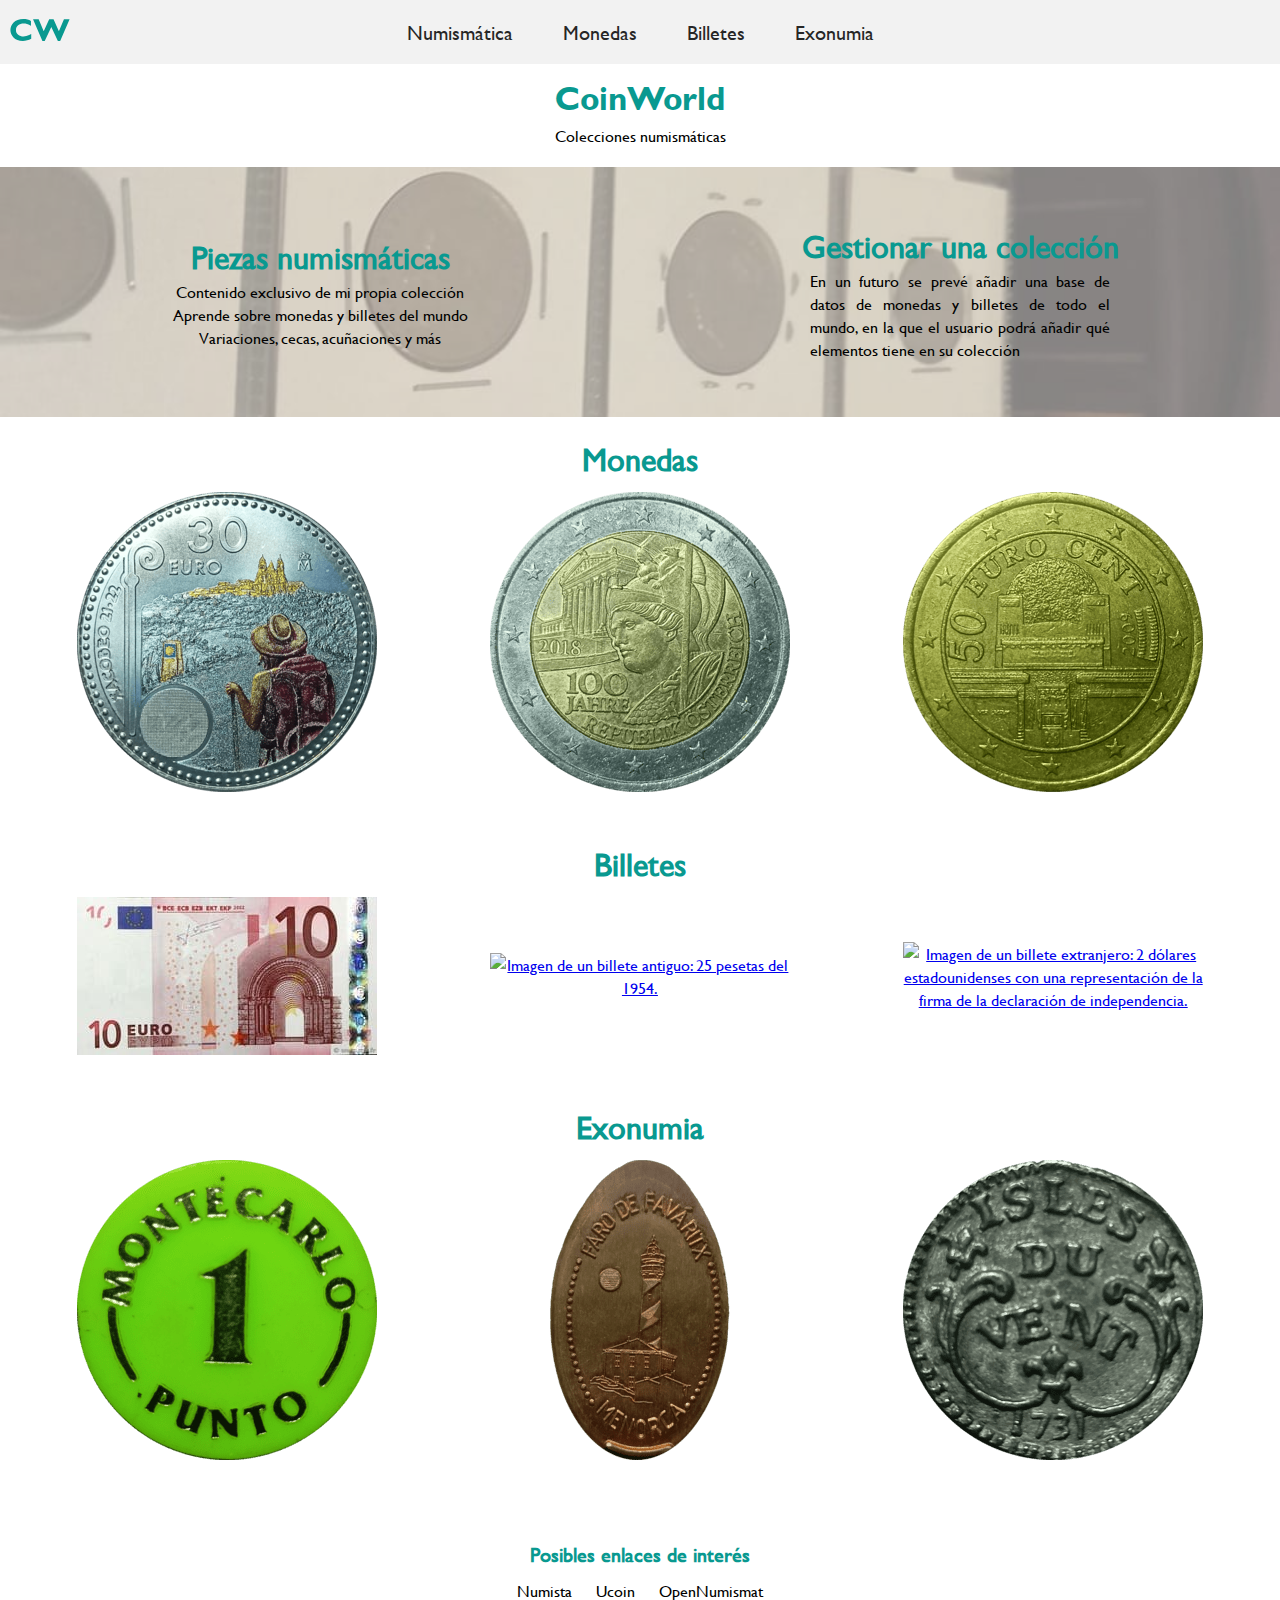
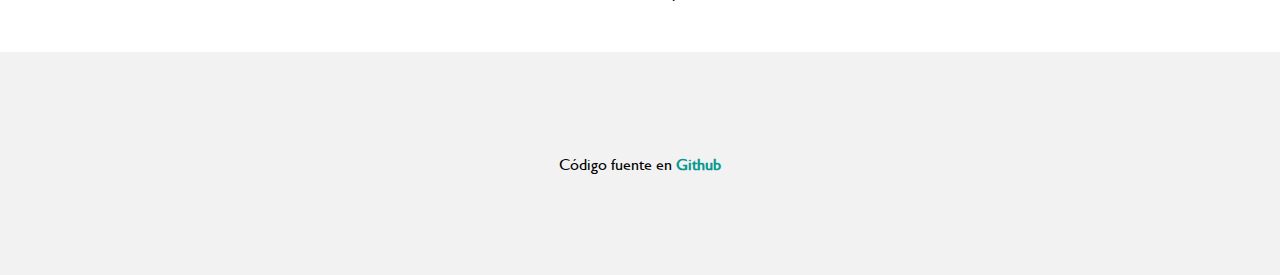
==== index.html @ 9095ba9f "comprimir imagenes y empezar html de monedas" ====
<!DOCTYPE html>
<html lang="es">
<head>
  <meta charset="UTF-8">
  <meta name="viewport" content="width=device-width, initial-scale=1.0">
  <title>CoinWorld</title>
  <link rel="stylesheet" href="css/global.css">
  <link rel="stylesheet" href="css/index.css">
  <link rel="icon" href="media/svg/CWLogo.svg">
</head>
<body>
  <header>
    <!--Header: barra de navegación, logo-->
    <nav>
      <!--Logo-->
      <a href="index.html"><img src="media/svg/CWLetters.svg" alt="Logotipo de CoinWorld" id="Logo"/></a>
      <!--Sustituto de un botón, ya que no se ha explicado javascript lo haré puramente con CSS-->
      <!--Al ser marcada la checkbox (pulsando la imagen del menú) se muestran los enlaces de abajo-->
      <input type="checkbox" id="menu"/>
      <label for="menu"><img src="media/svg/Menu.svg" alt="Menú desplegable"/></label>
      <!--Enlaces de navegación-->
      <a href="numismatica.html" class="link">Numismática</a>
      <a href="monedas.html" class="link">Monedas</a>
      <a href="billetes.html" class="link">Billetes</a>
      <a href="exonumia.html" class="link">Exonumia</a>
    </nav>
  </header>
  <!--Contenido: página de inicio, explicación-->
  <main>
    <!--Título de la web-->
    <section id="titulo">
      <h1>CoinWorld</h1>
      <p>Colecciones numismáticas</p>
    </section>
    <!--Información de la web, dividido en dos bloques con texto-->
    <section id="info">
      <div>
        <h1>Piezas numismáticas</h1>
        <p>Contenido exclusivo de mi propia colección</p>
        <p>Aprende sobre monedas y billetes del mundo</p>
        <p>Variaciones, cecas, acuñaciones y más</p>
      </div>
      <div>
        <h1>Gestionar una colección</h1>
        <p>En un futuro se prevé añadir una base de datos de monedas y billetes de todo el mundo, en la que el usuario podrá añadir qué elementos tiene en su colección</p>
      </div>
    </section>
    <!--Sección de monedas-->
    <section class="numis">
      <h1>Monedas</h1>
      <a href="monedas.html#colección">
        <img src="media/img/monedas/ES_UC350.png" alt="Imagen de una moneda de plata de colección: 30 Euros conmemorando el santo año Xacobeo.">
        <span>Monedas de colección</span>
      </a>
      <a href="monedas.html#conmemorativas">
        <img src="media/img/monedas/AT_KM3275.png" alt="Imagen de una moneda conmemorativa: 2 Euros conmemorando el centenario de la república austriaca.">
        <span>Monedas conmemorativas</span>
      </a>
      <a href="monedas.html#circulantes">
        <img src="media/img/monedas/AT_KM3141.png" alt="Imagen de una moneda circulante: 50 céntimos de euro de Austria.">
        <span>Monedas circulantes</span>
      </a>
    </section>
    <!--Sección  de billetes-->
    <section class="numis">
      <h1>Billetes</h1>
      <a href="billetes.html#euro">
        <img src="media/img/billetes/EUR_10.jpg" alt="Imagen de un billete de 10 euros del 2002.">
        <span>Billetes de euro</span>
      </a>
      <a href="billetes.html#antiguos">
        <img src="media/img/billetes/ES_P147.png" alt="Imagen de un billete antiguo: 25 pesetas del 1954.">
        <span>Billetes antiguos</span>
      </a>
      <a href="billetes.html#extranjeros">
        <img src="media/img/billetes/US_2.png" alt="Imagen de un billete extranjero: 2 dólares estadounidenses con una representación de la firma de la declaración de independencia.">
        <span>Billetes extranjeros</span>
      </a>
    </section>
    <!--Sección de exonumia-->
    <section class="numis">
      <h1>Exonumia</h1>
      <a href="exonumia.html#tokens">
        <img src="media/img/exonumia/token.png" alt="Imagen de una ficha utilizada en las ferias como tokens.">
        <span>Tokens</span>
      </a>
      <a href="exonumia.html#recuerdos">
        <img src="media/img/exonumia/recuerdo.png" alt="Imagen de un recuerdo coleccionable: una moneda elongada del Faro de Faváritx, en Menorca.">
        <span>Recuerdos</span>
      </a>
      <a href="exonumia.html#réplicas">
        <img src="media/img/exonumia/replica.png" alt="Imagen de una moneda francesa, réplica de una moneda del 1731 procedente de las Isles du Vent.">
        <span>Réplicas</span>
      </a>
    </section>
  </main>
  <!--Páginas y programas que he utilizado alguna vez para guardar mi colección-->
  <aside>
    <h1>Posibles enlaces de interés</h1>
    <div>
      <a href="https://es.numista.com/">Numista</a>
      <a href="https://es.ucoin.net/">Ucoin</a>
      <a href="http://opennumismat.github.io/">OpenNumismat</a>
    </div>
  </aside>
  <!--Footer: enlace a github-->
  <footer>
    <p>Código fuente en <a href="https://github.com/AlexSilvaFBMOLL/B2_Practica2">Github</a></p>
  </footer>
</body>
</html>
---- css/global.css ----
/* En este archivo se encuentran estilos aplicados globalmente a todas las páginas del proyecto, así como variables globales, media querys aplicadas a todo el proyecto y los estilos referentes a la barra de navegación y al footer de las páginas */

/* Fuentes personalizadas */
@font-face {
  font-family: 'Gill Sans';
  src: url(../media/font/Gill-Sans.ttf);
}
@font-face {
  font-family: 'Gill Sans Bold';
  src: url(../media/font/Gill-Sans-Bold.ttf);
}
/* Archivos ttf con fuentes Gill Sans, ya que muchos dispositivos no tienen esta fuente */

/* Estilos diferentes para modo claro y modo oscuro */
@media (prefers-color-scheme: dark) {/* Modo oscuro */
  :root{/* Variables globales */
    --body-background: #333;/* Color de fondo del body */
    --nav-background: #262626;/* Color de fondo del navbar */
    --nav-link: white;/* Texto de los enlaces del navbar */
    --text-color: #f2f2f2;/* Texto principal de las páginas */
    --text-color-secondary: #ccc;/* Color de texto secundario */
    --background-filter: #33333380;/* Filtro de color para imágenes */
  }
  #Logo {/* Cambiar al logo de modo oscuro */
    content: url("../media/svg/CWLettersDark.svg");
  }
  img[src="media/svg/Menu.svg"] {/* Cambiar al menú de modo oscuro */
    content: url("../media/svg/MenuDark.svg");
  }
}
/* Modo claro */
@media (prefers-color-scheme: light) {
  :root{/* Variables globales */
    --body-background: white;
    --nav-background: #f2f2f2;
    --nav-link: #262626;
    --text-color: #099990;
    --background-filter: #ffffff80;
  }
}
/* Mediante la media query de prefers-color-scheme se puede cambiar la apariencia de la página en función de el modo que tenga el usuario configurado en su dispositivo. Además desde la pestaña de inspeccionar de un navegador se puede visualizar la página en cualquiera de sus modos. */

/* Estilos globales */
* {/* Fuente, padding y margen por defecto */
  font-family: 'Gill Sans';
  padding: 0;
  margin: 0;
}
body {/* Color de fondo del cuerpo de la página */
  background-color: var(--body-background);
}
/* Para no tener que poner estas líneas en cada CSS las pongo aquí */

/* Barra de navegación */
header nav {/* Navbar */
  min-height: 64px;
  display: flex;
  flex-direction: row;
  flex-wrap: wrap;/* Solo en móviles */
  justify-content: space-between;/* Solo en móviles */
  background-color: var(--nav-background);
}
header nav a.link {/* Enlaces del Navbar con clase link (todos menos el logotipo) */
  flex-basis: 100%;/* Para que ocupen una línea entera en móviles */
  display: none;
  padding: 10px 10px;
  align-items: center;
  text-decoration: none;
  font-size: 20px;
  color: var(--nav-link);
}
header nav a.link:hover, header nav a.link.active {/* Cursor sobre Links del Navbar */
  background-color: #099990;/* No cambia en función del modo de visualización */
}
#Logo {/* SVG del logo: dimensiones y padding */
  height: 60px;
  padding: 0px 10px;
}
/* El botón desplegable del menú no es un botón, sino una checkbox. Cuando está marcada muestra los enlaces de navegación en una columna, si está desmarcada los oculta */
#menu {/* Ocultar la checkbox del menú */
  display: none;
}
#menu + label {/* Alinear el contenedor de la imagen del menú */
  align-self: center;
}
#menu:checked ~ a.link {/* Mostrar los enlaces al pulsar el menú */
  display: flex;
}
#menu + label > img {/* SVG del menú, la imagen en sí */
  height: 40px;
  padding: 0px 10px;
  cursor: pointer;
}

/* Footer con información sobre el github */
footer {
  background-color: var(--nav-background);
  display: flex;
  flex-direction: column;
  align-items: center;
  color: var(--text-color-secondary);
  padding: 100px;
}
footer a {/* Enlace al github */
  font-weight: bold;
  color: var(--text-color);
  text-decoration: none;
}

/* Media querys de la navbar */
@media (min-width: 1024px) {/* Resolución a partir de netbook (ordenador pequeño) */
  header nav {/* Barra de navegación */
    flex-wrap: nowrap;
    justify-content: center;
  }
  header nav a[href="index.html"] {/* Enlace del logo */
    position: absolute;
    align-self: center;
    left: 0;
  }
  header nav a.link {/* Links del Navbar */
    flex-basis: content;
    display: flex;
    padding: 10px 25px;
  }
  #menu + label > img {/* SVG del menú desplegable */
    display: none;
  }
}
/* En un ordenador se elimina el icono desplegable y se colocan los elementos del menú en una sola fila */
---- css/index.css ----
/* Estilos CSS aplicados únicamente a index.html */

/* Main: contenido principal de la página de inicio */
main h1 {/* Colores de encabezados */
  color: var(--text-color);
}
main p, main img {/* Colores de texto (img para los alt) */
  color: var(--text-color-secondary);
}
#titulo {/* Sección con el título de la web y una breve descripción */
  display: flex;
  flex-direction: column;
  padding: 20px;
  align-items: center;
}
#titulo h1 {
  font-size: 33px;
  font-family: 'Gill Sans Bold';
}
/* Sección de información */
#info {/* Sección con imagen de fondo e información de la web */
  content: "";
  background-image: url(../media/img/fondo/album.jpg);
  background-position: center center;
  background-repeat: no-repeat;
  background-size: cover;
  min-height: 250px;
}
#info div {/* Divisores de los bloques de información */
  display: flex;
  flex-direction: column;
  justify-content: center;
  align-items: center;
  text-align: justify;
  padding: 20px;
  flex-basis: 50%;
  background-color: var(--background-filter);
}
#info div p {/* Limitar el tamaño de los párrafos de la sección de información */
  max-width: 300px;
}
/* Secciones con imágenes de elementos numismáticos */
.numis {/* .numis es la clase que recibe el section con las imágenes */
  display: flex;
  flex-direction: row;
  flex-wrap: wrap;
  padding: 20px 20px 20px 20px;
  text-align: center;/* Para los span y el texto alternativo de las imágenes */
}
.numis h1 {/* Encabezados de las secciones .numis */
  flex-basis: 100%;/* Para que ocupen una línea entera */
}
.numis a {/* Enlaces de .numis */
  display: flex;
  flex-direction: column;
  justify-content: center;
  align-items: center;
  flex-basis: 100%;/* Para que ocupen la línea entera, se cambiará en pantallas de ordenadores */
}
.numis img {/* Imágenes de .numis */
  display: flex;
  align-items: center;
  justify-content: center;
  margin: 10px;
  max-width: 300px;
  max-height: 300px;
}
.numis span {/* Al poner el ratón sobre la imagen o al pulsarla sale este texto */
  position: absolute;
  font-size: 25px;
  display: none;
  color: var(--text-color-secondary);
}
.numis a img:hover {/* Acción de hover sobre la imagen */
  color: var(--body-background);
  filter: opacity(50%);
}
.numis a img:hover ~ span {/* El display del texto al hacer hover */
  display: block;
}

/* Enlaces a páginas y programas del mundo de la numismática */
aside {/* Contenedor de otras páginas */
  display: flex;
  flex-direction: column;
  margin-top: 50px;
  margin-bottom: 50px;
  align-items: center;
}
aside h1 {/* Título de páginas de interés */
  color: var(--text-color);
  margin-bottom: 10px;
  font-size: 20px;
}
aside a {/* Los enlaces de interés */
  margin: 10px;
  color: var(--text-color-secondary);
  text-decoration: none;
}
aside a:hover {/* Los enlaces de interés al pasar el ratón por encima */
  color: var(--text-color);
}
/* Media querys de resolución */
@media (min-width: 795px) {/* Resolución aproximada a partir de tablet. Es un valor ajustado manualmente para que la visualización de los elementos no se distorsione */
  #info {/* Pone en dos columnas el texto del apartado de info */
    display: flex;
    flex-direction: row;
    justify-content: center;
  }
}
@media (min-width: 1024px) {/* Resolución a partir de netbook (ordenador pequeño) */
  .numis a {
    flex-basis: 33.33%;/* Pone las imágenes en filas de 3 elementos en vez de una debajo de la otra */
  }
}
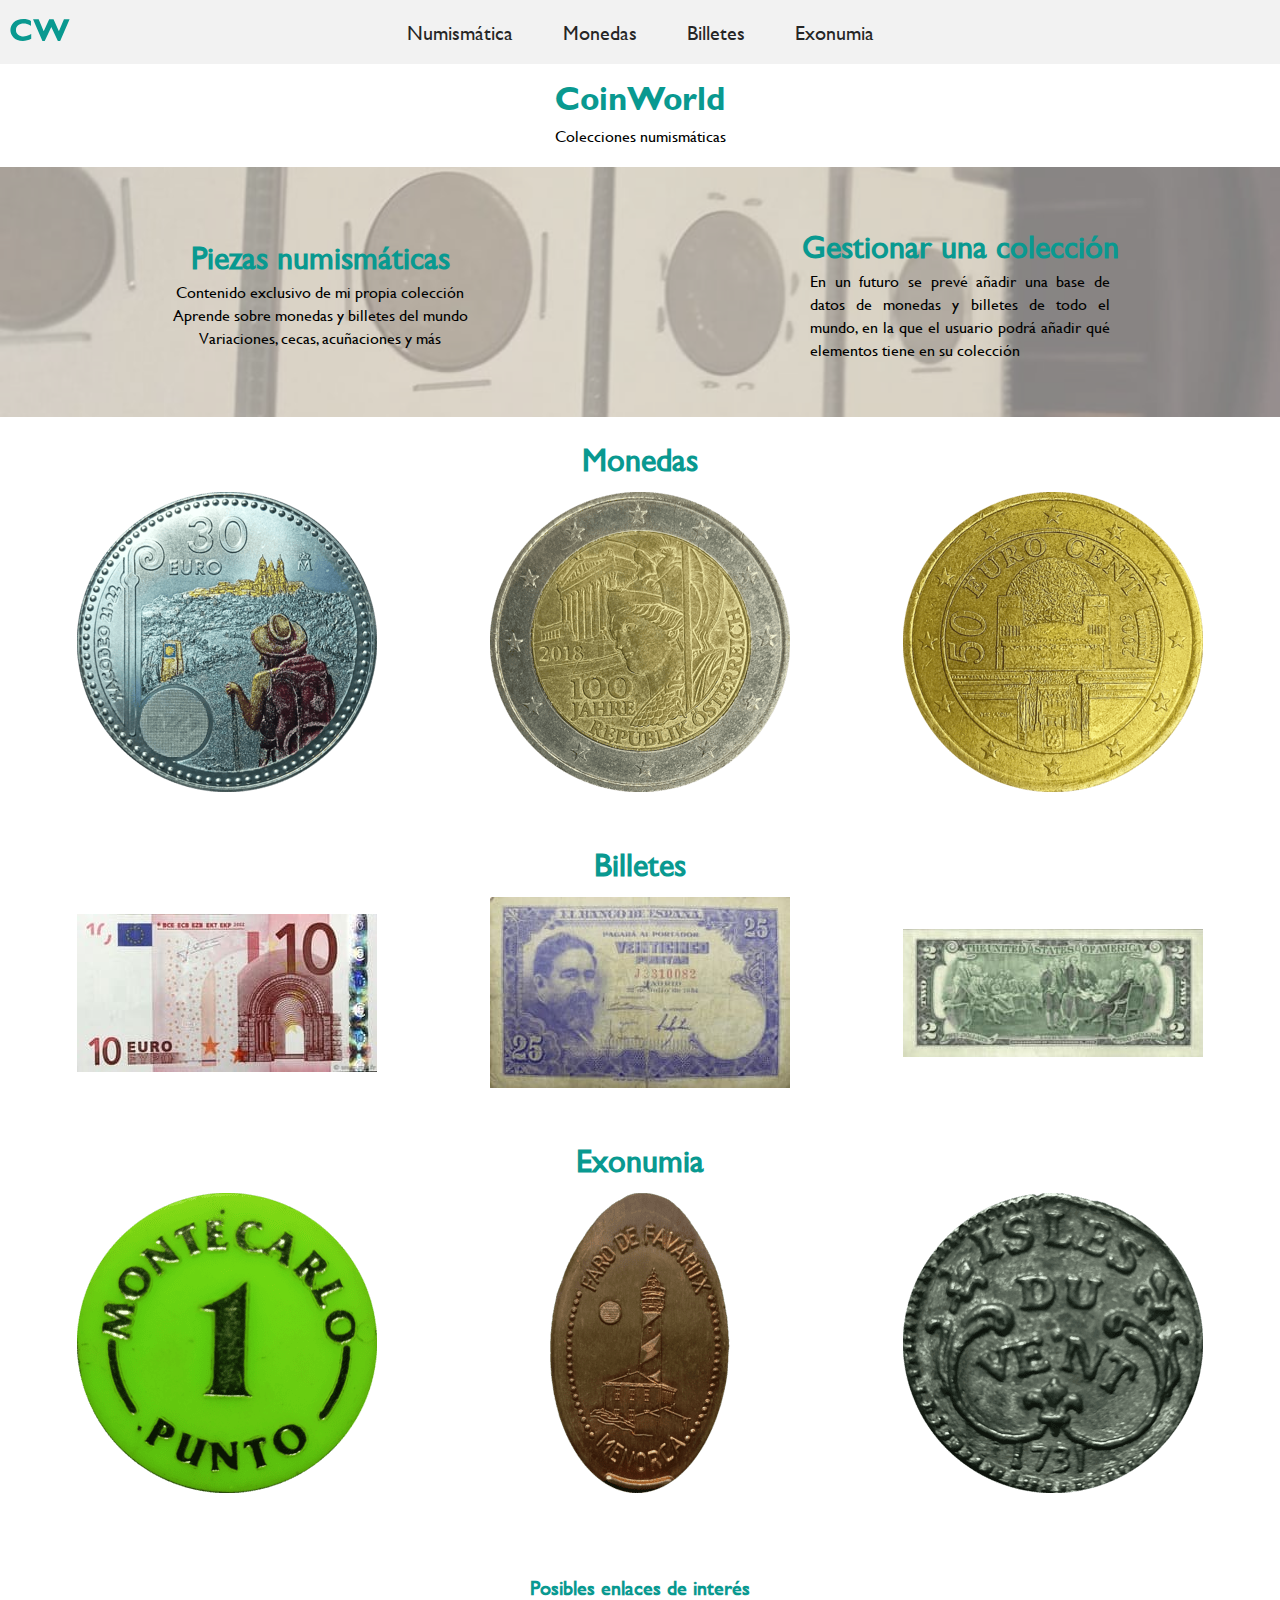
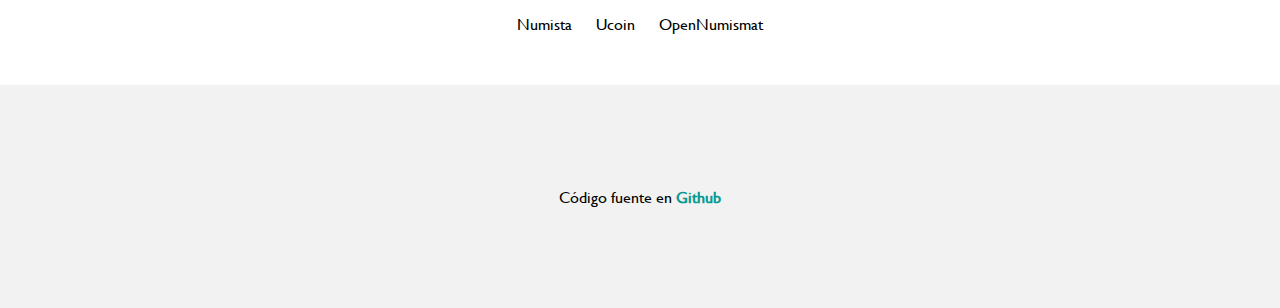
==== commit e7ec9e2b: "Imagenes" ====
--- a/index.html
+++ b/index.html
@@ -69,11 +69,11 @@
         <span>Billetes de euro</span>
       </a>
       <a href="billetes.html#antiguos">
-        <img src="media/img/billetes/ES_P147.png" alt="Imagen de un billete antiguo: 25 pesetas del 1954.">
+        <img src="media/img/billetes/ES_P147.jpg" alt="Imagen de un billete antiguo: 25 pesetas del 1954.">
         <span>Billetes antiguos</span>
       </a>
       <a href="billetes.html#extranjeros">
-        <img src="media/img/billetes/US_2.png" alt="Imagen de un billete extranjero: 2 dólares estadounidenses con una representación de la firma de la declaración de independencia.">
+        <img src="media/img/billetes/US_2.jpg" alt="Imagen de un billete extranjero: 2 dólares estadounidenses con una representación de la firma de la declaración de independencia.">
         <span>Billetes extranjeros</span>
       </a>
     </section>
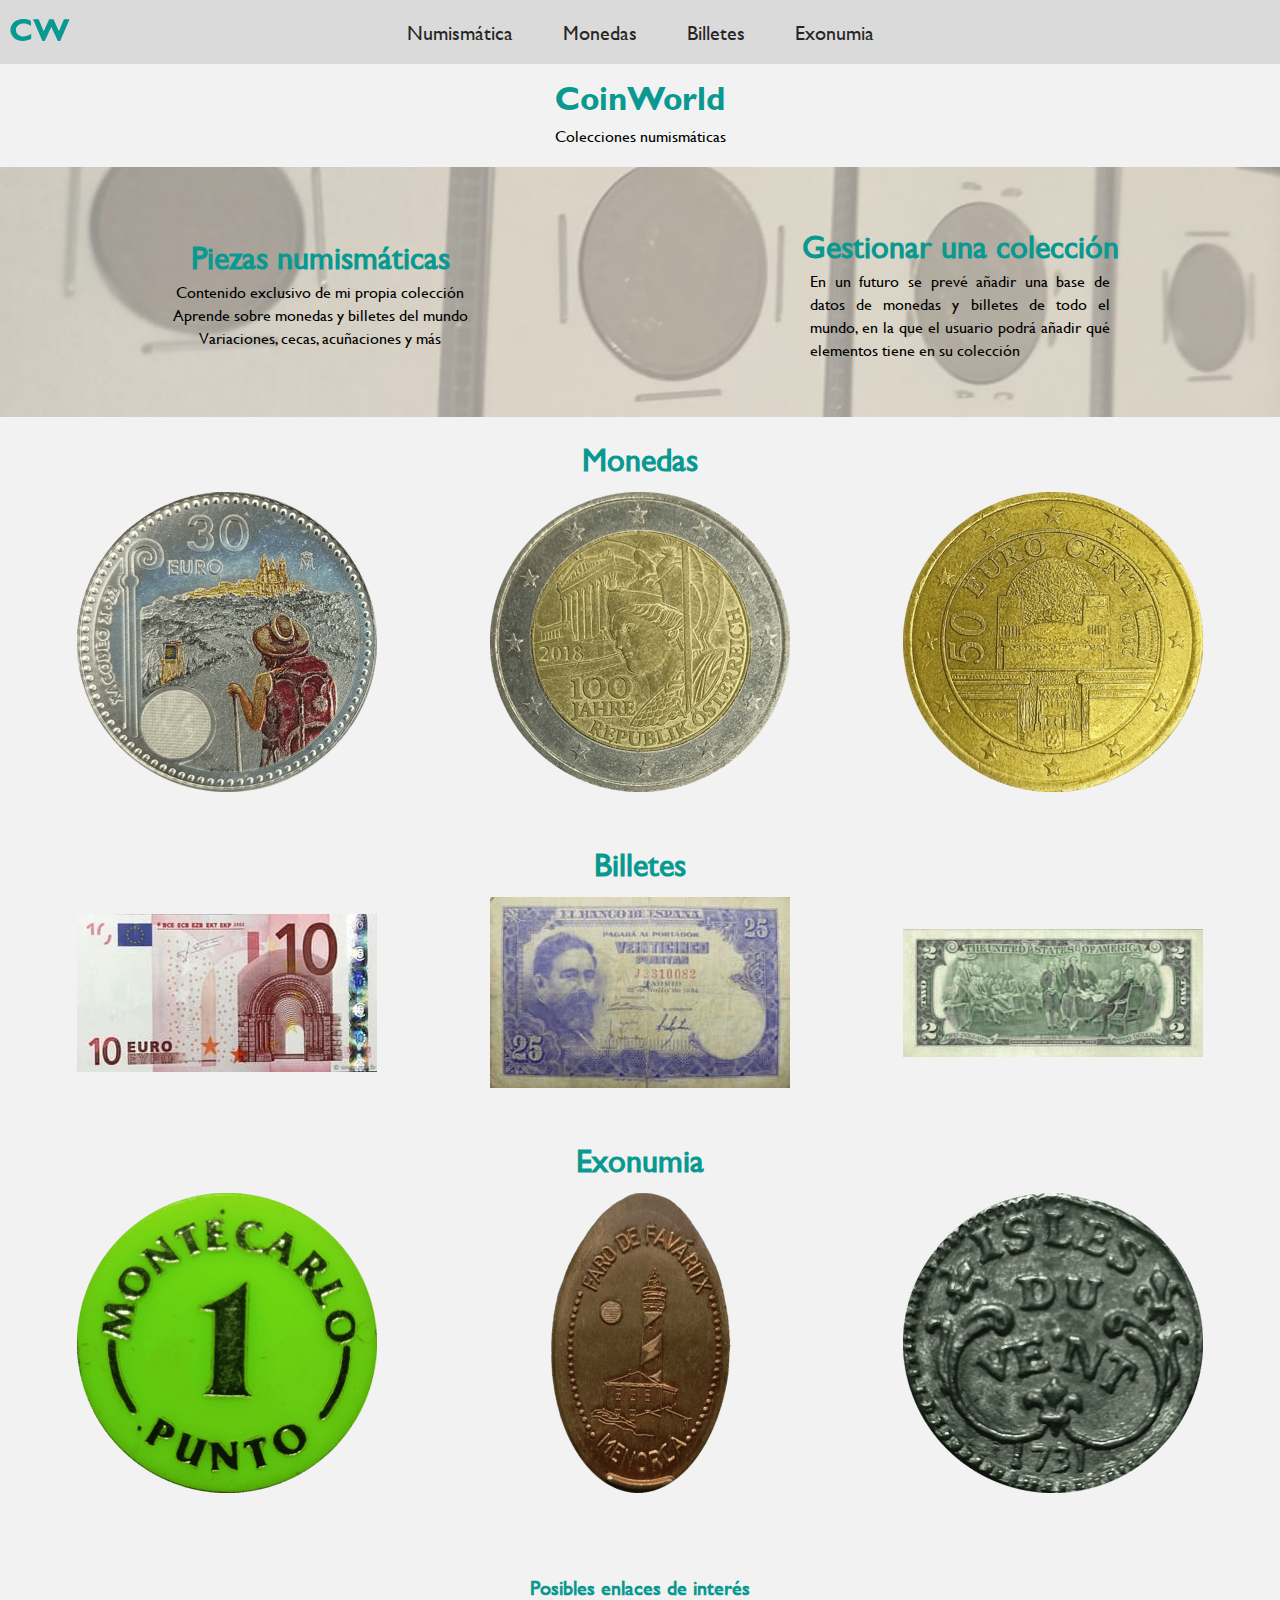
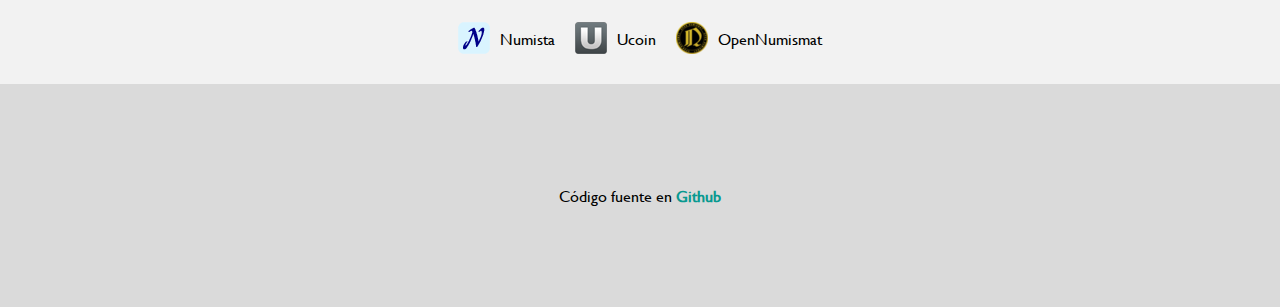
==== commit 907a5d2d: "estructurar paginas" ====
--- a/index.html
+++ b/index.html
@@ -48,59 +48,59 @@
     <!--Sección de monedas-->
     <section class="numis">
       <h1>Monedas</h1>
-      <a href="monedas.html#colección">
+      <div>
         <img src="media/img/monedas/ES_UC350.png" alt="Imagen de una moneda de plata de colección: 30 Euros conmemorando el santo año Xacobeo.">
         <span>Monedas de colección</span>
-      </a>
-      <a href="monedas.html#conmemorativas">
+      </div>
+      <div>
         <img src="media/img/monedas/AT_KM3275.png" alt="Imagen de una moneda conmemorativa: 2 Euros conmemorando el centenario de la república austriaca.">
         <span>Monedas conmemorativas</span>
-      </a>
-      <a href="monedas.html#circulantes">
+      </div>
+      <div>
         <img src="media/img/monedas/AT_KM3141.png" alt="Imagen de una moneda circulante: 50 céntimos de euro de Austria.">
         <span>Monedas circulantes</span>
-      </a>
+      </div>
     </section>
     <!--Sección  de billetes-->
     <section class="numis">
       <h1>Billetes</h1>
-      <a href="billetes.html#euro">
+      <div>
         <img src="media/img/billetes/EUR_10.jpg" alt="Imagen de un billete de 10 euros del 2002.">
         <span>Billetes de euro</span>
-      </a>
-      <a href="billetes.html#antiguos">
+      </div>
+      <div>
         <img src="media/img/billetes/ES_P147.jpg" alt="Imagen de un billete antiguo: 25 pesetas del 1954.">
         <span>Billetes antiguos</span>
-      </a>
-      <a href="billetes.html#extranjeros">
+      </div>
+      <div>
         <img src="media/img/billetes/US_2.jpg" alt="Imagen de un billete extranjero: 2 dólares estadounidenses con una representación de la firma de la declaración de independencia.">
         <span>Billetes extranjeros</span>
-      </a>
+      </div>
     </section>
     <!--Sección de exonumia-->
     <section class="numis">
       <h1>Exonumia</h1>
-      <a href="exonumia.html#tokens">
+      <div>
         <img src="media/img/exonumia/token.png" alt="Imagen de una ficha utilizada en las ferias como tokens.">
         <span>Tokens</span>
-      </a>
-      <a href="exonumia.html#recuerdos">
+      </div>
+      <div>
         <img src="media/img/exonumia/recuerdo.png" alt="Imagen de un recuerdo coleccionable: una moneda elongada del Faro de Faváritx, en Menorca.">
         <span>Recuerdos</span>
-      </a>
-      <a href="exonumia.html#réplicas">
+      </div>
+      <div>
         <img src="media/img/exonumia/replica.png" alt="Imagen de una moneda francesa, réplica de una moneda del 1731 procedente de las Isles du Vent.">
         <span>Réplicas</span>
-      </a>
+      </div>
     </section>
   </main>
   <!--Páginas y programas que he utilizado alguna vez para guardar mi colección-->
   <aside>
     <h1>Posibles enlaces de interés</h1>
     <div>
-      <a href="https://es.numista.com/">Numista</a>
-      <a href="https://es.ucoin.net/">Ucoin</a>
-      <a href="http://opennumismat.github.io/">OpenNumismat</a>
+      <a href="https://es.numista.com/"><img src="media/img/otras/numista.png" alt="Logo de numista">Numista</a>
+      <a href="https://es.ucoin.net/"><img src="media/img/otras/ucoin.png" alt="Logo de ucoin">Ucoin</a>
+      <a href="http://opennumismat.github.io/"><img src="media/img/otras/opennumismat.png" alt="Logo de opennumismat">OpenNumismat</a>
     </div>
   </aside>
   <!--Footer: enlace a github-->
--- a/css/global.css
+++ b/css/global.css
@@ -31,8 +31,8 @@
 /* Modo claro */
 @media (prefers-color-scheme: light) {
   :root{/* Variables globales */
-    --body-background: white;
-    --nav-background: #f2f2f2;
+    --body-background: #f2f2f2;
+    --nav-background: #dadada;
     --nav-link: #262626;
     --text-color: #099990;
     --background-filter: #ffffff80;
@@ -99,7 +99,7 @@
   flex-direction: column;
   align-items: center;
   color: var(--text-color-secondary);
-  padding: 100px;
+  padding: 100px 0px;
 }
 footer a {/* Enlace al github */
   font-weight: bold;
@@ -113,7 +113,7 @@
     flex-wrap: nowrap;
     justify-content: center;
   }
-  header nav a[href="index.html"] {/* Enlace del logo */
+  header nav a:first-of-type {/* Enlace del logo */
     position: absolute;
     align-self: center;
     left: 0;
--- a/css/index.css
+++ b/css/index.css
@@ -44,13 +44,15 @@
   display: flex;
   flex-direction: row;
   flex-wrap: wrap;
+  justify-content: center;
   padding: 20px 20px 20px 20px;
   text-align: center;/* Para los span y el texto alternativo de las imágenes */
 }
 .numis h1 {/* Encabezados de las secciones .numis */
   flex-basis: 100%;/* Para que ocupen una línea entera */
 }
-.numis a {/* Enlaces de .numis */
+.numis div {/* Enlaces de .numis */
+  color: var(--text-color-secondary);
   display: flex;
   flex-direction: column;
   justify-content: center;
@@ -61,7 +63,7 @@
   display: flex;
   align-items: center;
   justify-content: center;
-  margin: 10px;
+  margin: 10px 0px;
   max-width: 300px;
   max-height: 300px;
 }
@@ -71,20 +73,20 @@
   display: none;
   color: var(--text-color-secondary);
 }
-.numis a img:hover {/* Acción de hover sobre la imagen */
+.numis div img:hover {/* Acción de hover sobre la imagen */
   color: var(--body-background);
   filter: opacity(50%);
 }
-.numis a img:hover ~ span {/* El display del texto al hacer hover */
+.numis div img:hover ~ span {/* El display del texto al hacer hover */
   display: block;
+  
 }
-
 /* Enlaces a páginas y programas del mundo de la numismática */
 aside {/* Contenedor de otras páginas */
   display: flex;
   flex-direction: column;
   margin-top: 50px;
-  margin-bottom: 50px;
+  margin-bottom: 20px;
   align-items: center;
 }
 aside h1 {/* Título de páginas de interés */
@@ -92,13 +94,25 @@
   margin-bottom: 10px;
   font-size: 20px;
 }
+aside div {
+  display: flex;
+  flex-direction: row;
+  flex-wrap: wrap;
+  justify-content: center;
+}
 aside a {/* Los enlaces de interés */
+  display: flex;
+  flex-direction: row;
+  align-items: center;
   margin: 10px;
   color: var(--text-color-secondary);
   text-decoration: none;
 }
 aside a:hover {/* Los enlaces de interés al pasar el ratón por encima */
   color: var(--text-color);
+}
+aside a img {
+  margin-right: 10px;
 }
 /* Media querys de resolución */
 @media (min-width: 795px) {/* Resolución aproximada a partir de tablet. Es un valor ajustado manualmente para que la visualización de los elementos no se distorsione */
@@ -109,7 +123,7 @@
   }
 }
 @media (min-width: 1024px) {/* Resolución a partir de netbook (ordenador pequeño) */
-  .numis a {
+  .numis div {
     flex-basis: 33.33%;/* Pone las imágenes en filas de 3 elementos en vez de una debajo de la otra */
   }
 }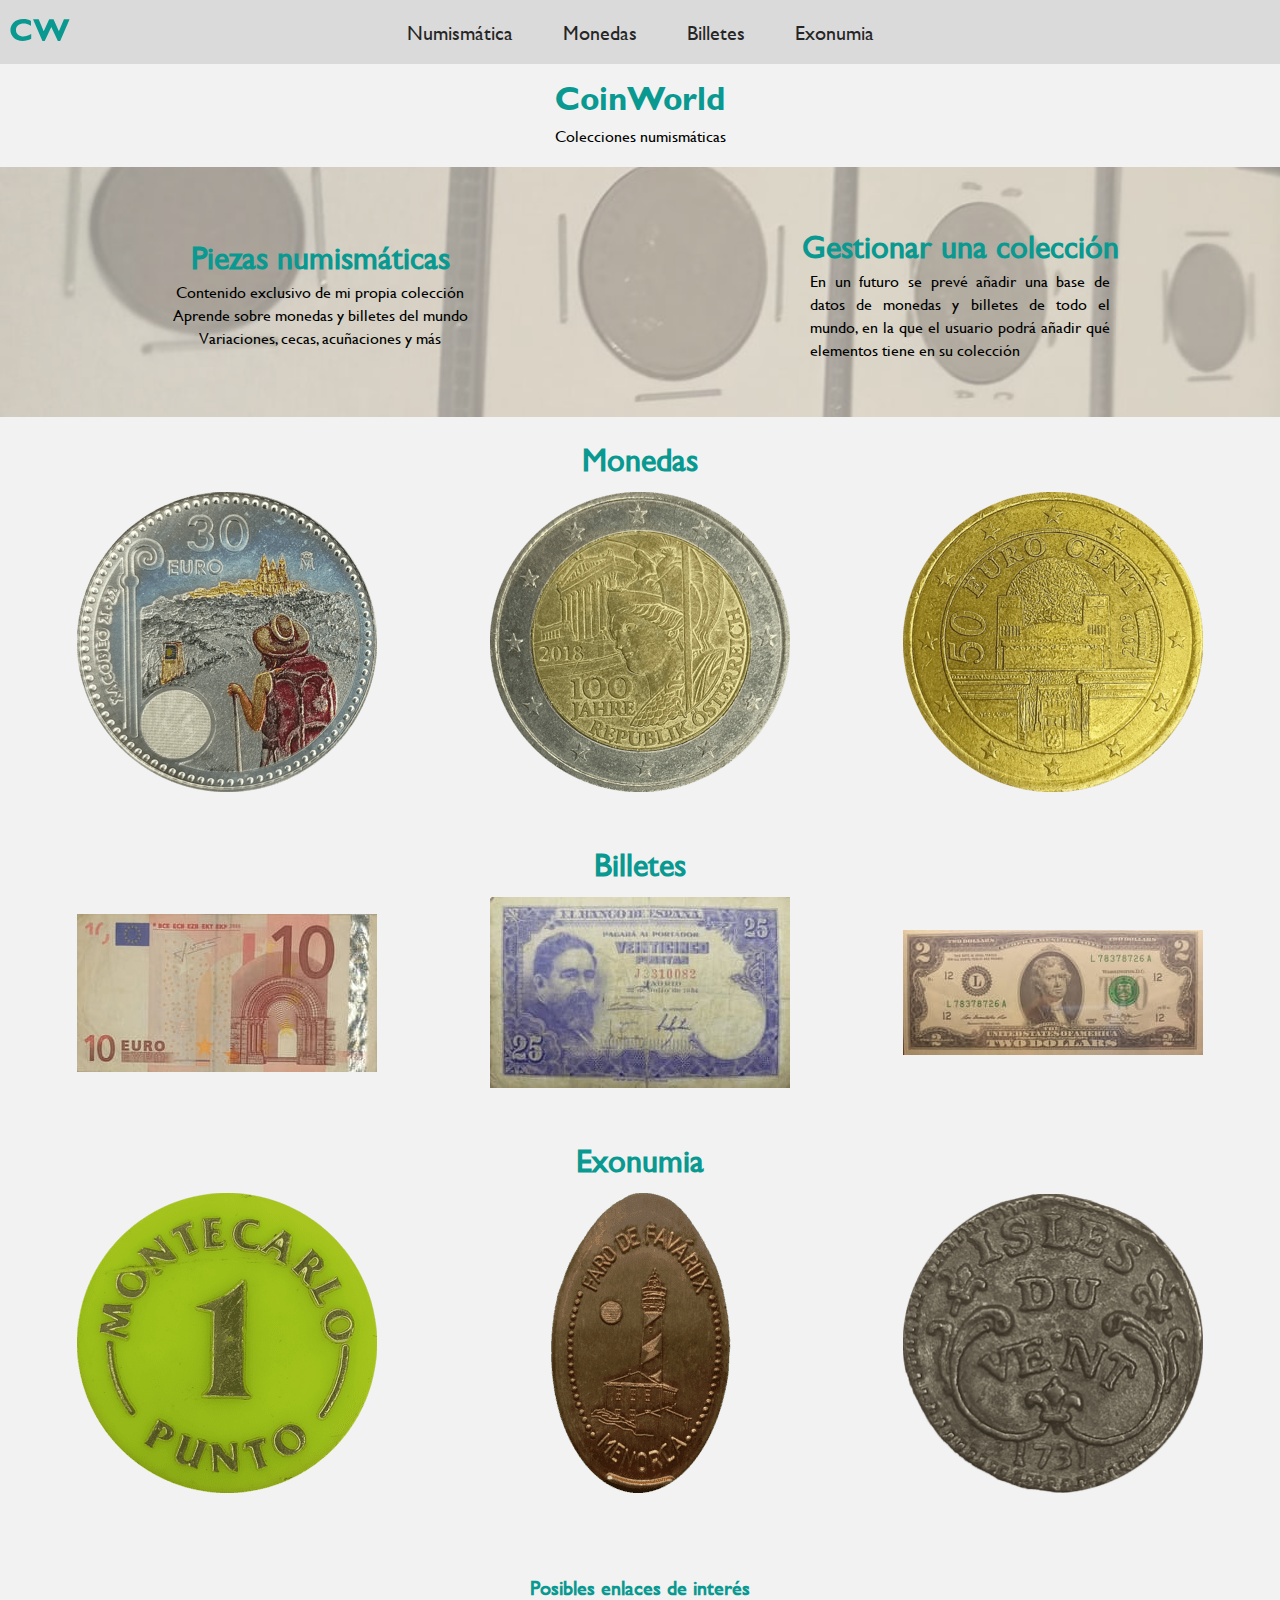
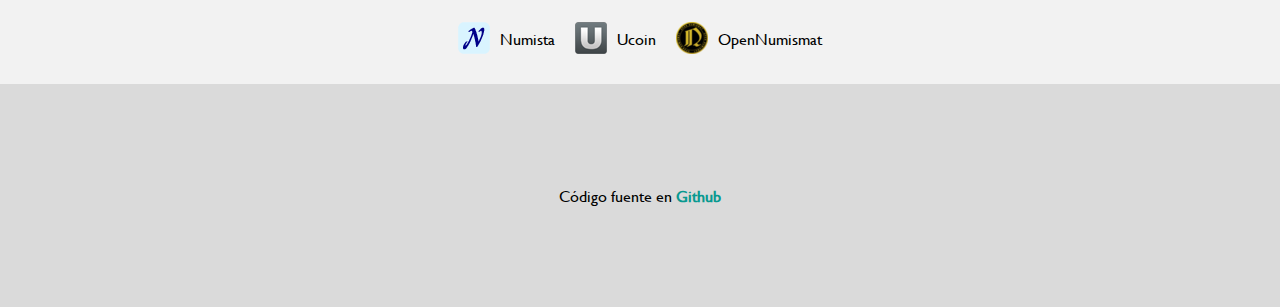
==== commit 55c572fd: "imágenes" ====
--- a/index.html
+++ b/index.html
@@ -11,21 +11,22 @@
 <body>
   <header>
     <!--Header: barra de navegación, logo-->
+    <!--Logotipo de la web con enlace a la página principal-->
+    <a href="index.html"><img src="media/svg/CWLetters.svg" alt="Logotipo de CoinWorld" id="Logo"/></a>
+    <!--Sustituto de un botón, ya que no se ha explicado javascript lo haré puramente con CSS-->
+    <!--Al ser marcada la checkbox (pulsando la imagen del menú) se muestran los enlaces de abajo-->
+    <input type="checkbox" id="menu"/>
+    <label for="menu"><img src="media/svg/Menu.svg" alt="Menú desplegable"/></label>
+    <!--Navbar-->
     <nav>
-      <!--Logo-->
-      <a href="index.html"><img src="media/svg/CWLetters.svg" alt="Logotipo de CoinWorld" id="Logo"/></a>
-      <!--Sustituto de un botón, ya que no se ha explicado javascript lo haré puramente con CSS-->
-      <!--Al ser marcada la checkbox (pulsando la imagen del menú) se muestran los enlaces de abajo-->
-      <input type="checkbox" id="menu"/>
-      <label for="menu"><img src="media/svg/Menu.svg" alt="Menú desplegable"/></label>
       <!--Enlaces de navegación-->
-      <a href="numismatica.html" class="link">Numismática</a>
-      <a href="monedas.html" class="link">Monedas</a>
-      <a href="billetes.html" class="link">Billetes</a>
-      <a href="exonumia.html" class="link">Exonumia</a>
+      <a href="numismatica.html">Numismática</a>
+      <a href="monedas.html">Monedas</a>
+      <a href="billetes.html">Billetes</a>
+      <a href="exonumia.html">Exonumia</a>
     </nav>
   </header>
-  <!--Contenido: página de inicio, explicación-->
+  <!--Contenido principal: página de inicio, explicación-->
   <main>
     <!--Título de la web-->
     <section id="titulo">
@@ -45,63 +46,63 @@
         <p>En un futuro se prevé añadir una base de datos de monedas y billetes de todo el mundo, en la que el usuario podrá añadir qué elementos tiene en su colección</p>
       </div>
     </section>
-    <!--Sección de monedas-->
-    <section class="numis">
+    <!--Sección de monedas con enlaces-->
+    <article>
       <h1>Monedas</h1>
-      <div>
+      <a href="monedas.html#coleccion">
         <img src="media/img/monedas/ES_UC350.png" alt="Imagen de una moneda de plata de colección: 30 Euros conmemorando el santo año Xacobeo.">
         <span>Monedas de colección</span>
-      </div>
-      <div>
+      </a>
+      <a href="monedas.html#conmemorativa">
         <img src="media/img/monedas/AT_KM3275.png" alt="Imagen de una moneda conmemorativa: 2 Euros conmemorando el centenario de la república austriaca.">
         <span>Monedas conmemorativas</span>
-      </div>
-      <div>
+      </a>
+      <a href="monedas.html#circulante">
         <img src="media/img/monedas/AT_KM3141.png" alt="Imagen de una moneda circulante: 50 céntimos de euro de Austria.">
         <span>Monedas circulantes</span>
-      </div>
-    </section>
-    <!--Sección  de billetes-->
-    <section class="numis">
+      </a>
+    </article>
+    <!--Sección  de billetes con enlaces-->
+    <article>
       <h1>Billetes</h1>
-      <div>
+      <a href="billetes.html#euro">
         <img src="media/img/billetes/EUR_10.jpg" alt="Imagen de un billete de 10 euros del 2002.">
         <span>Billetes de euro</span>
-      </div>
-      <div>
+      </a>
+      <a href="billetes.html#antiguo">
         <img src="media/img/billetes/ES_P147.jpg" alt="Imagen de un billete antiguo: 25 pesetas del 1954.">
         <span>Billetes antiguos</span>
-      </div>
-      <div>
+      </a>
+      <a href="billetes.html#extranjero">
         <img src="media/img/billetes/US_2.jpg" alt="Imagen de un billete extranjero: 2 dólares estadounidenses con una representación de la firma de la declaración de independencia.">
         <span>Billetes extranjeros</span>
-      </div>
-    </section>
-    <!--Sección de exonumia-->
-    <section class="numis">
+      </a>
+    </article>
+    <!--Sección de exonumia con enlaces-->
+    <article>
       <h1>Exonumia</h1>
-      <div>
+      <a href="exonumia.html#token">
         <img src="media/img/exonumia/token.png" alt="Imagen de una ficha utilizada en las ferias como tokens.">
         <span>Tokens</span>
-      </div>
-      <div>
+      </a>
+      <a href="exonumia.html#recuerdo">
         <img src="media/img/exonumia/recuerdo.png" alt="Imagen de un recuerdo coleccionable: una moneda elongada del Faro de Faváritx, en Menorca.">
         <span>Recuerdos</span>
-      </div>
-      <div>
+      </a>
+      <a href="exonumia.html#replica">
         <img src="media/img/exonumia/replica.png" alt="Imagen de una moneda francesa, réplica de una moneda del 1731 procedente de las Isles du Vent.">
         <span>Réplicas</span>
-      </div>
-    </section>
+      </a>
+    </article>
   </main>
   <!--Páginas y programas que he utilizado alguna vez para guardar mi colección-->
   <aside>
     <h1>Posibles enlaces de interés</h1>
-    <div>
+    <section>
       <a href="https://es.numista.com/"><img src="media/img/otras/numista.png" alt="Logo de numista">Numista</a>
       <a href="https://es.ucoin.net/"><img src="media/img/otras/ucoin.png" alt="Logo de ucoin">Ucoin</a>
       <a href="http://opennumismat.github.io/"><img src="media/img/otras/opennumismat.png" alt="Logo de opennumismat">OpenNumismat</a>
-    </div>
+    </section>
   </aside>
   <!--Footer: enlace a github-->
   <footer>
--- a/css/global.css
+++ b/css/global.css
@@ -1,6 +1,7 @@
 /* En este archivo se encuentran estilos aplicados globalmente a todas las páginas del proyecto, así como variables globales, media querys aplicadas a todo el proyecto y los estilos referentes a la barra de navegación y al footer de las páginas */
 
 /* Fuentes personalizadas */
+/* Archivos ttf con fuentes Gill Sans, ya que muchos dispositivos no tienen esta fuente */
 @font-face {
   font-family: 'Gill Sans';
   src: url(../media/font/Gill-Sans.ttf);
@@ -9,9 +10,9 @@
   font-family: 'Gill Sans Bold';
   src: url(../media/font/Gill-Sans-Bold.ttf);
 }
-/* Archivos ttf con fuentes Gill Sans, ya que muchos dispositivos no tienen esta fuente */
 
 /* Estilos diferentes para modo claro y modo oscuro */
+/* Mediante la media query de prefers-color-scheme se puede cambiar la apariencia de la página en función de el modo que tenga el usuario configurado en su dispositivo. Además desde la pestaña de inspeccionar de un navegador se puede visualizar la página en cualquiera de sus modos. */
 @media (prefers-color-scheme: dark) {/* Modo oscuro */
   :root{/* Variables globales */
     --body-background: #333;/* Color de fondo del body */
@@ -38,7 +39,6 @@
     --background-filter: #ffffff80;
   }
 }
-/* Mediante la media query de prefers-color-scheme se puede cambiar la apariencia de la página en función de el modo que tenga el usuario configurado en su dispositivo. Además desde la pestaña de inspeccionar de un navegador se puede visualizar la página en cualquiera de sus modos. */
 
 /* Estilos globales */
 * {/* Fuente, padding y margen por defecto */
@@ -49,33 +49,38 @@
 body {/* Color de fondo del cuerpo de la página */
   background-color: var(--body-background);
 }
-/* Para no tener que poner estas líneas en cada CSS las pongo aquí */
 
-/* Barra de navegación */
-header nav {/* Navbar */
+/* Header común en todas las páginas */
+header {
   min-height: 64px;
   display: flex;
   flex-direction: row;
-  flex-wrap: wrap;/* Solo en móviles */
-  justify-content: space-between;/* Solo en móviles */
+  justify-content: space-between; /* Sólo en móviles: Para poner el logo a la izquierda y el menú a la derecha */
+  flex-wrap: wrap; /* Sólo en móviles: Para que el nav con los enlaces se pasen a la siguiente línea */
   background-color: var(--nav-background);
 }
-header nav a.link {/* Enlaces del Navbar con clase link (todos menos el logotipo) */
-  flex-basis: 100%;/* Para que ocupen una línea entera en móviles */
-  display: none;
+header nav {/* Navbar */
+  flex-basis: 100%; /* Sólo en móviles: Para que el nav pase a la siguiente línea */
+  display: flex;
+  flex-direction: column; /* Sólo en móviles */
+}
+header nav a {/* Enlaces del Navbar (todos menos el logotipo, que está fuera del elemento nav) */
+  flex-basis: 100%; /* Para que ocupen una línea entera en móviles */
+  display: none; /* Sólo en móviles: Se ocultan hasta que se pulse el menú */
   padding: 10px 10px;
   align-items: center;
   text-decoration: none;
   font-size: 20px;
   color: var(--nav-link);
 }
-header nav a.link:hover, header nav a.link.active {/* Cursor sobre Links del Navbar */
+header nav a:hover, header nav a.active {/* Cursor sobre Links del Navbar y clase active (cuando la página del enlace es la que está en pantalla) */
   background-color: #099990;/* No cambia en función del modo de visualización */
 }
 #Logo {/* SVG del logo: dimensiones y padding */
   height: 60px;
   padding: 0px 10px;
 }
+
 /* El botón desplegable del menú no es un botón, sino una checkbox. Cuando está marcada muestra los enlaces de navegación en una columna, si está desmarcada los oculta */
 #menu {/* Ocultar la checkbox del menú */
   display: none;
@@ -83,7 +88,7 @@
 #menu + label {/* Alinear el contenedor de la imagen del menú */
   align-self: center;
 }
-#menu:checked ~ a.link {/* Mostrar los enlaces al pulsar el menú */
+#menu:checked ~ nav a {/* Mostrar los enlaces del navbar al pulsar el menú */
   display: flex;
 }
 #menu + label > img {/* SVG del menú, la imagen en sí */
@@ -107,18 +112,20 @@
   text-decoration: none;
 }
 
-/* Media querys de la navbar */
+/* Media querys de resolución de pantalla relacionados con la navbar */
+/* En un ordenador se elimina el icono desplegable y se colocan los elementos del menú en una sola fila */
 @media (min-width: 1024px) {/* Resolución a partir de netbook (ordenador pequeño) */
   header nav {/* Barra de navegación */
     flex-wrap: nowrap;
     justify-content: center;
+    flex-direction: row;
   }
-  header nav a:first-of-type {/* Enlace del logo */
+  header > a {/* Enlace del logo */
     position: absolute;
     align-self: center;
     left: 0;
   }
-  header nav a.link {/* Links del Navbar */
+  header nav a {/* Links del Navbar */
     flex-basis: content;
     display: flex;
     padding: 10px 25px;
@@ -126,5 +133,4 @@
   #menu + label > img {/* SVG del menú desplegable */
     display: none;
   }
-}
-/* En un ordenador se elimina el icono desplegable y se colocan los elementos del menú en una sola fila */+}--- a/css/index.css
+++ b/css/index.css
@@ -17,6 +17,7 @@
   font-size: 33px;
   font-family: 'Gill Sans Bold';
 }
+
 /* Sección de información */
 #info {/* Sección con imagen de fondo e información de la web */
   content: "";
@@ -39,8 +40,9 @@
 #info div p {/* Limitar el tamaño de los párrafos de la sección de información */
   max-width: 300px;
 }
-/* Secciones con imágenes de elementos numismáticos */
-.numis {/* .numis es la clase que recibe el section con las imágenes */
+
+/* Secciones "article" con imágenes de elementos numismáticos */
+article {/* Article con las imágenes */
   display: flex;
   flex-direction: row;
   flex-wrap: wrap;
@@ -48,10 +50,10 @@
   padding: 20px 20px 20px 20px;
   text-align: center;/* Para los span y el texto alternativo de las imágenes */
 }
-.numis h1 {/* Encabezados de las secciones .numis */
+article h1 {/* Encabezados de las secciones article */
   flex-basis: 100%;/* Para que ocupen una línea entera */
 }
-.numis div {/* Enlaces de .numis */
+article a {/* Enlaces de article */
   color: var(--text-color-secondary);
   display: flex;
   flex-direction: column;
@@ -59,7 +61,7 @@
   align-items: center;
   flex-basis: 100%;/* Para que ocupen la línea entera, se cambiará en pantallas de ordenadores */
 }
-.numis img {/* Imágenes de .numis */
+article img {/* Imágenes de article */
   display: flex;
   align-items: center;
   justify-content: center;
@@ -67,20 +69,21 @@
   max-width: 300px;
   max-height: 300px;
 }
-.numis span {/* Al poner el ratón sobre la imagen o al pulsarla sale este texto */
+article span {/* Al poner el ratón sobre la imagen o al pulsarla sale este texto */
   position: absolute;
   font-size: 25px;
   display: none;
   color: var(--text-color-secondary);
 }
-.numis div img:hover {/* Acción de hover sobre la imagen */
+article a img:hover {/* Acción de hover sobre la imagen */
   color: var(--body-background);
   filter: opacity(50%);
 }
-.numis div img:hover ~ span {/* El display del texto al hacer hover */
+article a img:hover ~ span {/* El display del texto al hacer hover */
   display: block;
   
 }
+
 /* Enlaces a páginas y programas del mundo de la numismática */
 aside {/* Contenedor de otras páginas */
   display: flex;
@@ -94,7 +97,7 @@
   margin-bottom: 10px;
   font-size: 20px;
 }
-aside div {
+aside section {/* Elemento donde se encuentran los enlaces */
   display: flex;
   flex-direction: row;
   flex-wrap: wrap;
@@ -111,9 +114,10 @@
 aside a:hover {/* Los enlaces de interés al pasar el ratón por encima */
   color: var(--text-color);
 }
-aside a img {
+aside a img {/* Iconos de los enlaces */
   margin-right: 10px;
 }
+
 /* Media querys de resolución */
 @media (min-width: 795px) {/* Resolución aproximada a partir de tablet. Es un valor ajustado manualmente para que la visualización de los elementos no se distorsione */
   #info {/* Pone en dos columnas el texto del apartado de info */
@@ -123,7 +127,7 @@
   }
 }
 @media (min-width: 1024px) {/* Resolución a partir de netbook (ordenador pequeño) */
-  .numis div {
+  article a {
     flex-basis: 33.33%;/* Pone las imágenes en filas de 3 elementos en vez de una debajo de la otra */
   }
 }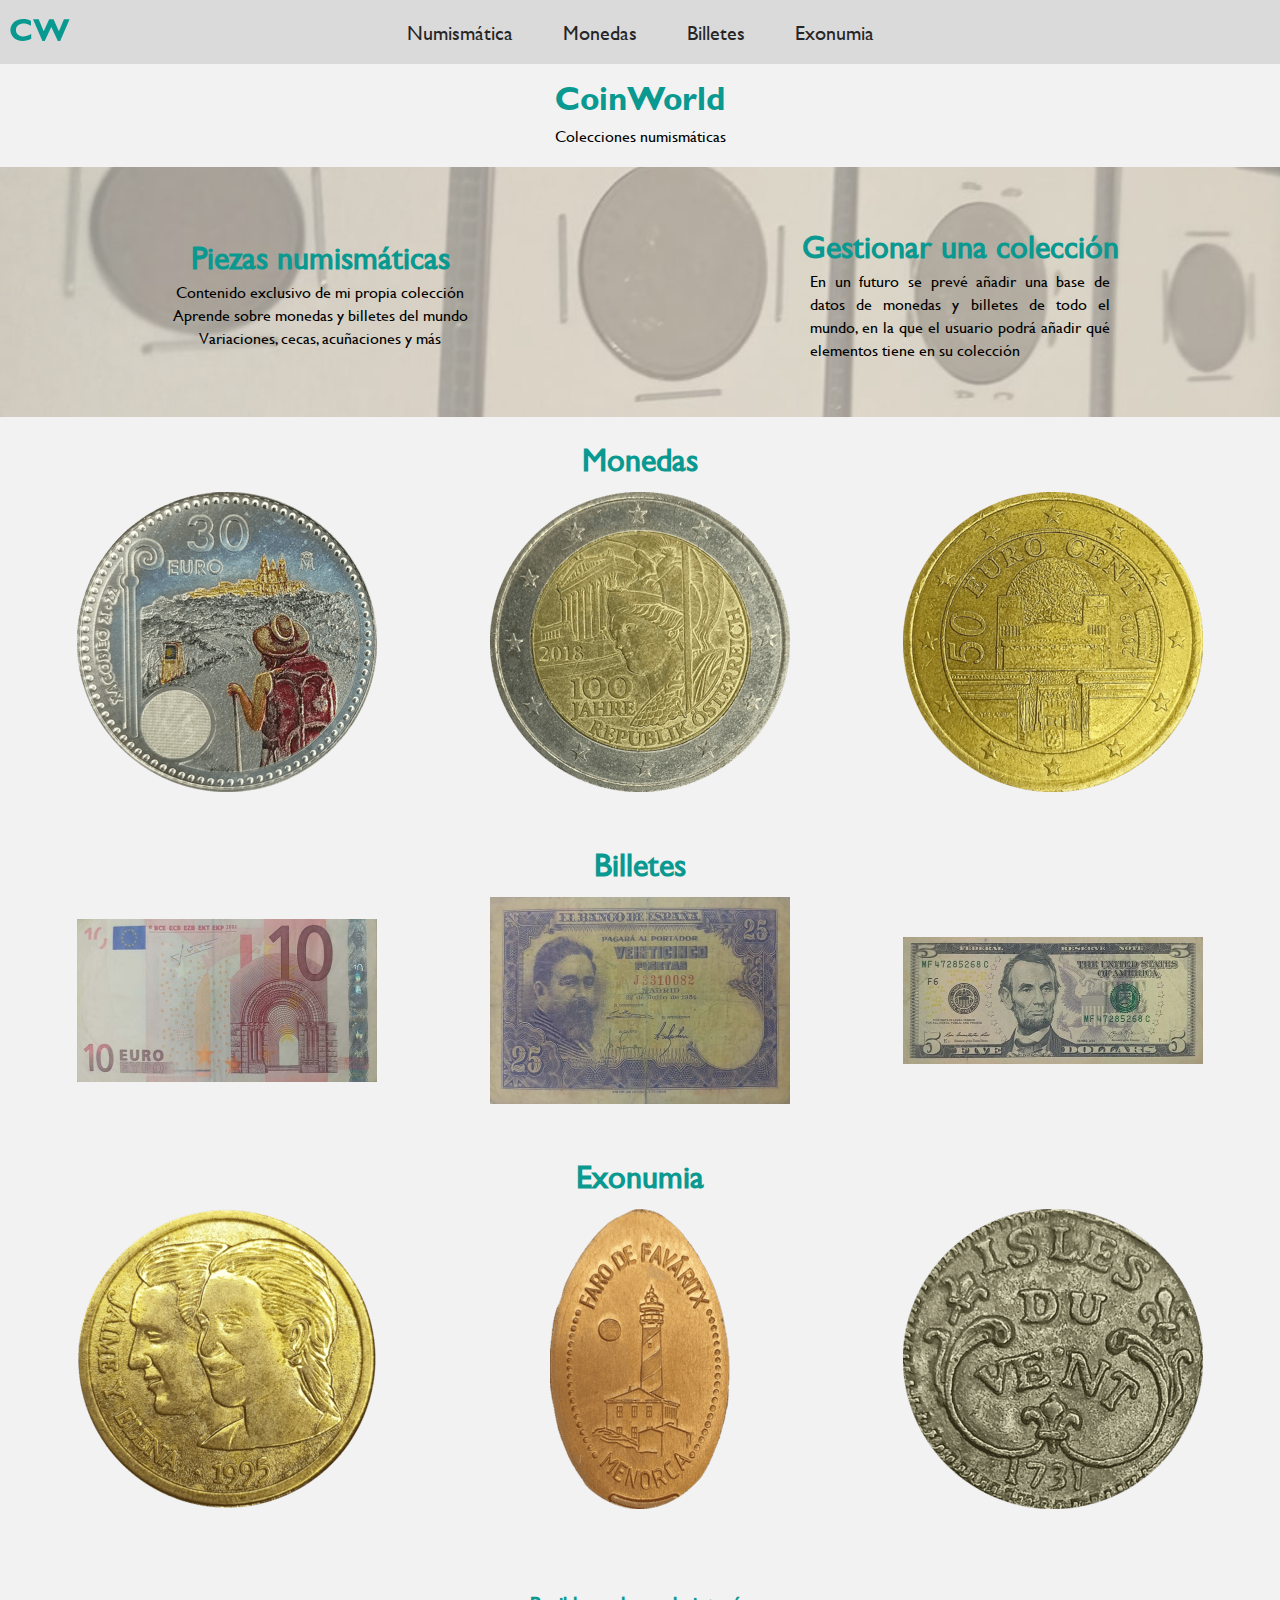
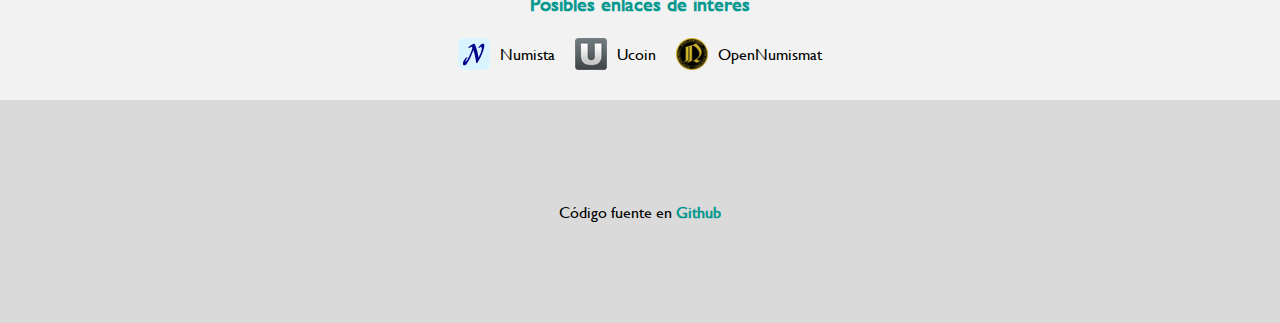
==== commit 3b30a9f2: "cambios de imágenes y editar exonumia y billetes" ====
--- a/index.html
+++ b/index.html
@@ -74,16 +74,16 @@
         <span>Billetes antiguos</span>
       </a>
       <a href="billetes.html#extranjero">
-        <img src="media/img/billetes/US_2.jpg" alt="Imagen de un billete extranjero: 2 dólares estadounidenses con una representación de la firma de la declaración de independencia.">
+        <img src="media/img/billetes/US_5.jpg" alt="Imagen de un billete extranjero: 2 dólares estadounidenses con una representación de la firma de la declaración de independencia.">
         <span>Billetes extranjeros</span>
       </a>
     </article>
     <!--Sección de exonumia con enlaces-->
     <article>
       <h1>Exonumia</h1>
-      <a href="exonumia.html#token">
-        <img src="media/img/exonumia/token.png" alt="Imagen de una ficha utilizada en las ferias como tokens.">
-        <span>Tokens</span>
+      <a href="exonumia.html#medalla">
+        <img src="media/img/exonumia/medalla.png" alt="Imagen de una medalla española: boda de Jaime de Marichalar y Elena de Borbón.">
+        <span>Medallas</span>
       </a>
       <a href="exonumia.html#recuerdo">
         <img src="media/img/exonumia/recuerdo.png" alt="Imagen de un recuerdo coleccionable: una moneda elongada del Faro de Faváritx, en Menorca.">
